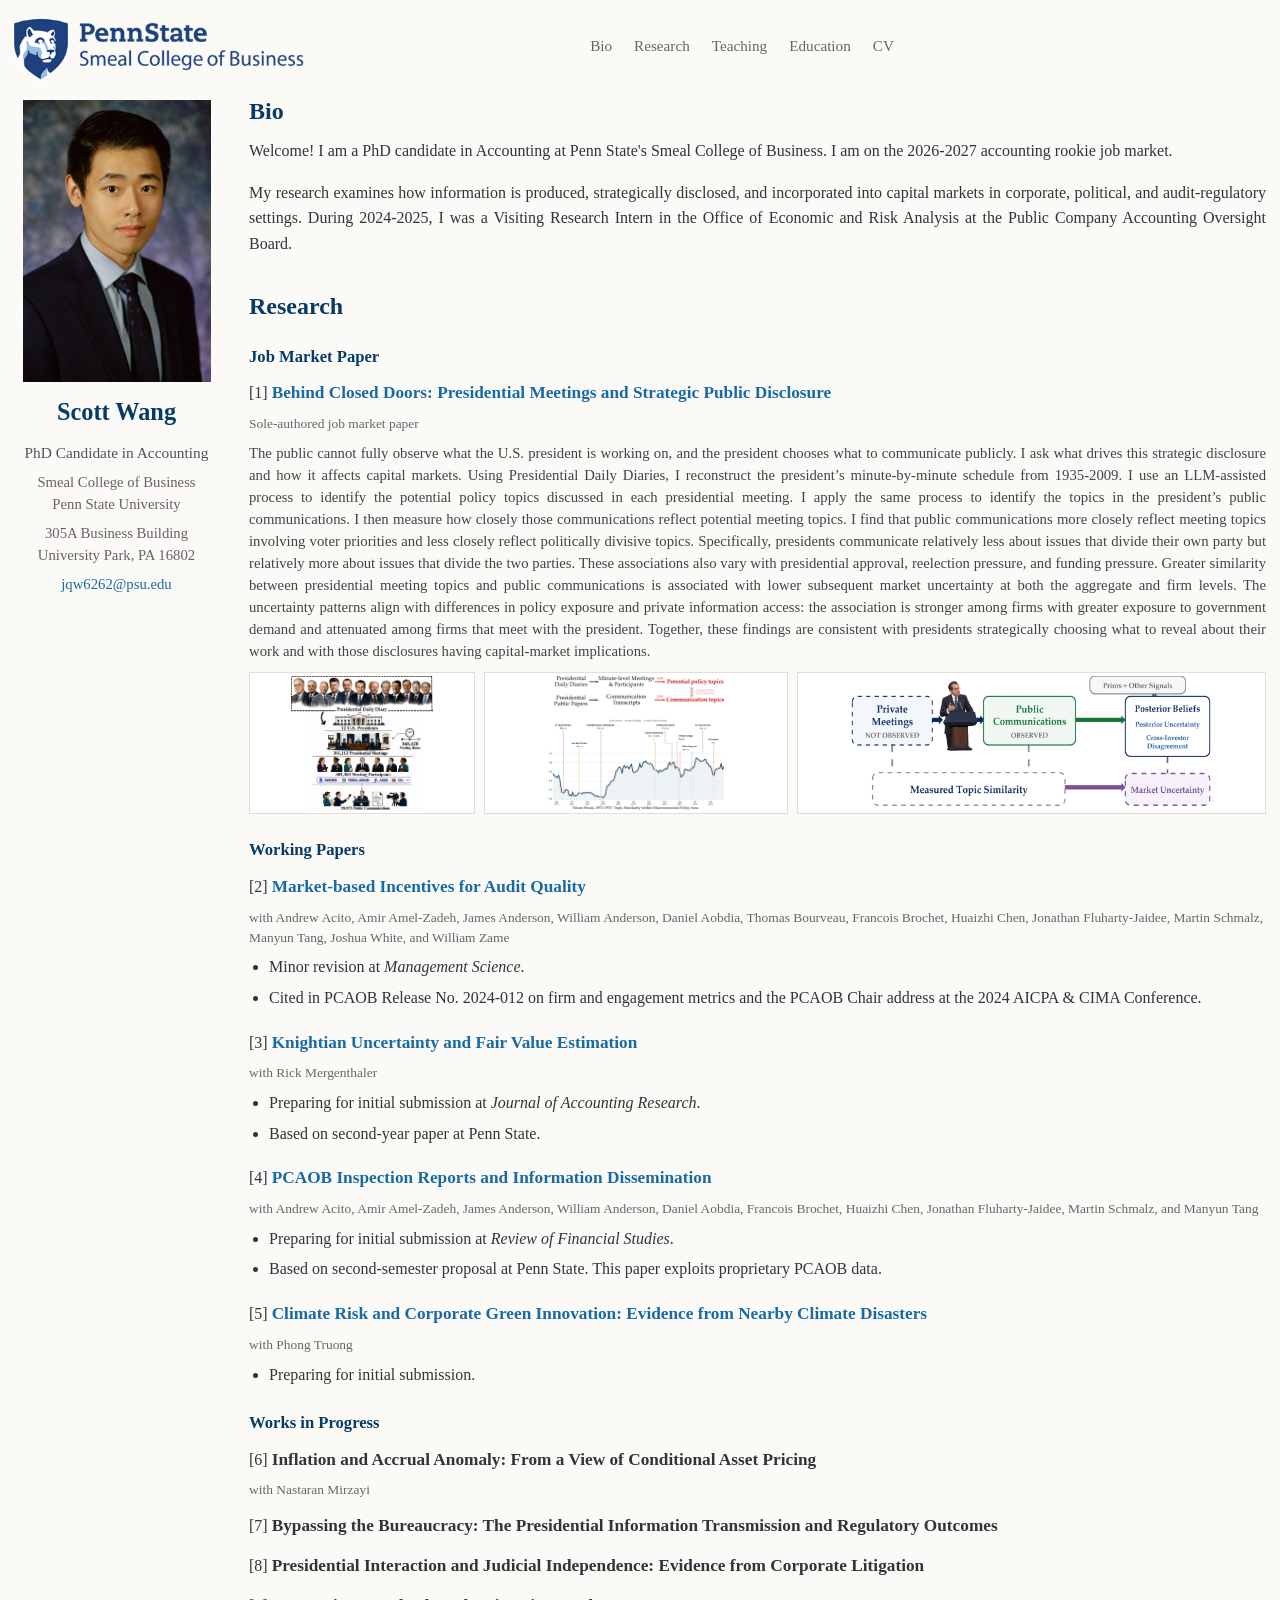
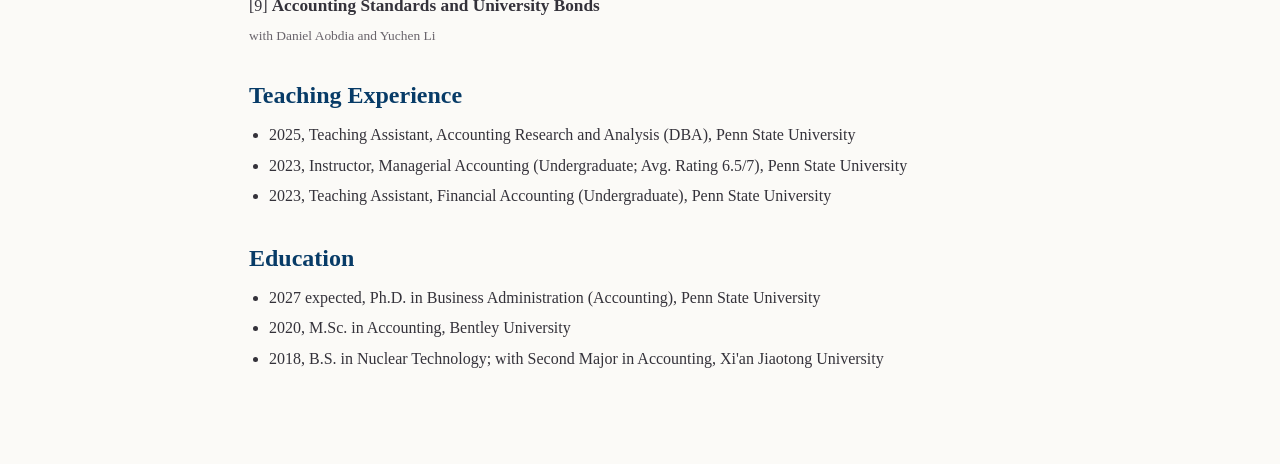
==== index.html @ 81d98bb3 "Add files via upload" ====
<!doctype html>
<html lang="en">
<head>
  <meta charset="utf-8">
  <meta name="viewport" content="width=device-width, initial-scale=1">
  <meta name="description" content="Scott Jinzhiyang Wang, PhD candidate in accounting at Penn State University.">
  <title>Scott Jinzhiyang Wang</title>
  <link rel="stylesheet" href="styles.css?v=13">
  <script async src="https://www.googletagmanager.com/gtag/js?id=G-NM6C3LH2P6"></script>
  <script>
    window.dataLayer = window.dataLayer || [];
    function gtag(){dataLayer.push(arguments);}
    gtag('js', new Date());
    gtag('config', 'G-NM6C3LH2P6');
  </script>
</head>
<body>
  <header class="site-header" id="top">
    <a class="smeal-mark" href="https://www.smeal.psu.edu/" target="_blank" rel="noopener" aria-label="Penn State Smeal College of Business">
      <img src="assets/smeal-logo.png" alt="Penn State Smeal College of Business">
    </a>
    <nav aria-label="Primary navigation">
      <a href="#bio">Bio</a>
      <a href="#research">Research</a>
      <a href="#teaching">Teaching</a>
      <a href="#education">Education</a>
      <a href="assets/Scott_Jinzhiyang_Wang_CV.pdf" target="_blank" rel="noopener">CV</a>
    </nav>
  </header>

  <main class="page-layout">
    <aside class="profile">
      <img class="portrait" src="assets/profile.jpg?v=13" alt="Scott Jinzhiyang Wang">
      <h1>Scott Wang</h1>
      <p class="title">PhD Candidate in Accounting</p>
      <p>Smeal College of Business<br>Penn State University</p>
      <p>305A Business Building<br>University Park, PA 16802</p>
      <p><a href="mailto:jqw6262@psu.edu">jqw6262@psu.edu</a></p>
    </aside>

    <div class="content">
      <section id="bio">
        <h2>Bio</h2>
        <p>
          Welcome! I am a PhD candidate in Accounting at Penn State's Smeal
          College of Business. I am on the 2026-2027 accounting rookie job
          market.
        </p>
        <p>
          My research examines how information is produced, strategically
          disclosed, and incorporated into capital markets in corporate,
          political, and audit-regulatory settings. During 2024-2025, I was a
          Visiting Research Intern in the Office of Economic and Risk Analysis
          at the Public Company Accounting Oversight Board.
        </p>
      </section>

      <section id="research">
        <h2>Research</h2>

        <h3>Job Market Paper</h3>
        <article class="paper">
          <p>
            [1] <a class="paper-title" href="papers/Paper%201.pdf" target="_blank" rel="noopener">Behind Closed Doors: Presidential Meetings and Strategic Public Disclosure</a>
          </p>
          <p class="paper-meta">Sole-authored job market paper</p>
          <div class="jmp-body">
            <p class="abstract">
              The public cannot fully observe what the U.S. president is
              working on, and the president chooses what to communicate
              publicly. I ask what drives this strategic disclosure and how it
              affects capital markets. Using Presidential Daily Diaries, I
              reconstruct the president&rsquo;s minute-by-minute schedule from
              1935-2009. I use an LLM-assisted process to identify the
              potential policy topics discussed in each presidential meeting. I
              apply the same process to identify the topics in the
              president&rsquo;s public communications. I then measure how closely
              those communications reflect potential meeting topics. I find that
              public communications more closely reflect meeting topics
              involving voter priorities and less closely reflect politically
              divisive topics. Specifically, presidents communicate relatively
              less about issues that divide their own party but relatively more
              about issues that divide the two parties. These associations also
              vary with presidential approval, reelection pressure, and funding
              pressure. Greater similarity between presidential meeting topics
              and public communications is associated with lower subsequent
              market uncertainty at both the aggregate and firm levels. The
              uncertainty patterns align with differences in policy exposure and
              private information access: the association is stronger among
              firms with greater exposure to government demand and attenuated
              among firms that meet with the president. Together, these findings
              are consistent with presidents strategically choosing what to
              reveal about their work and with those disclosures having
              capital-market implications.
            </p>
            <div class="jmp-figures" aria-label="Job market paper figures">
              <a href="assets/jmp-figure-1.png" target="_blank" rel="noopener">
                <img src="assets/jmp-figure-1.png" alt="Overview of Presidential Daily Diary data and public communications">
              </a>
              <a href="assets/jmp-figure-2.png" target="_blank" rel="noopener">
                <img src="assets/jmp-figure-2.png" alt="LLM-assisted topic measurement and Nixon shock timeline">
              </a>
              <a href="assets/jmp-figure-3.png" target="_blank" rel="noopener">
                <img src="assets/jmp-figure-3.png" alt="Private meetings, public communications, and market uncertainty research design">
              </a>
            </div>
          </div>
        </article>

        <h3>Working Papers</h3>
        <article class="paper">
          <p>
            [2] <a class="paper-title" href="papers/Paper%202.pdf" target="_blank" rel="noopener">Market-based Incentives for Audit Quality</a>
          </p>
          <p class="coauthors">with Andrew Acito, Amir Amel-Zadeh, James Anderson, William Anderson, Daniel Aobdia, Thomas Bourveau, Francois Brochet, Huaizhi Chen, Jonathan Fluharty-Jaidee, Martin Schmalz, Manyun Tang, Joshua White, and William Zame</p>
          <ul>
            <li>Minor revision at <em>Management Science</em>.</li>
            <li>Cited in PCAOB Release No. 2024-012 on firm and engagement metrics and the PCAOB Chair address at the 2024 AICPA & CIMA Conference.</li>
          </ul>
        </article>

        <article class="paper">
          <p>
            [3] <a class="paper-title" href="papers/Paper%203.pdf" target="_blank" rel="noopener">Knightian Uncertainty and Fair Value Estimation</a>
          </p>
          <p class="coauthors">with Rick Mergenthaler</p>
          <ul>
            <li>Preparing for initial submission at <em>Journal of Accounting Research</em>.</li>
            <li>Based on second-year paper at Penn State.</li>
          </ul>
        </article>

        <article class="paper">
          <p>
            [4] <a class="paper-title" href="papers/Paper%204.pdf" target="_blank" rel="noopener">PCAOB Inspection Reports and Information Dissemination</a>
          </p>
          <p class="coauthors">with Andrew Acito, Amir Amel-Zadeh, James Anderson, William Anderson, Daniel Aobdia, Francois Brochet, Huaizhi Chen, Jonathan Fluharty-Jaidee, Martin Schmalz, and Manyun Tang</p>
          <ul>
            <li>Preparing for initial submission at <em>Review of Financial Studies</em>.</li>
            <li>Based on second-semester proposal at Penn State. This paper exploits proprietary PCAOB data.</li>
          </ul>
        </article>

        <article class="paper">
          <p>
            [5] <a class="paper-title" href="papers/Paper%205.pdf" target="_blank" rel="noopener">Climate Risk and Corporate Green Innovation: Evidence from Nearby Climate Disasters</a>
          </p>
          <p class="coauthors">with Phong Truong</p>
          <ul>
            <li>Preparing for initial submission.</li>
          </ul>
        </article>

        <h3>Works in Progress</h3>
        <article class="paper compact">
          <p>[6] <span class="paper-title">Inflation and Accrual Anomaly: From a View of Conditional Asset Pricing</span></p>
          <p class="coauthors">with Nastaran Mirzayi</p>
        </article>
        <article class="paper compact">
          <p>[7] <span class="paper-title">Bypassing the Bureaucracy: The Presidential Information Transmission and Regulatory Outcomes</span></p>
        </article>
        <article class="paper compact">
          <p>[8] <span class="paper-title">Presidential Interaction and Judicial Independence: Evidence from Corporate Litigation</span></p>
        </article>
        <article class="paper compact">
          <p>[9] <span class="paper-title">Accounting Standards and University Bonds</span></p>
          <p class="coauthors">with Daniel Aobdia and Yuchen Li</p>
        </article>
      </section>

      <section id="teaching">
        <h2>Teaching Experience</h2>
        <ul>
          <li>2025, Teaching Assistant, Accounting Research and Analysis (DBA), Penn State University</li>
          <li>2023, Instructor, Managerial Accounting (Undergraduate; Avg. Rating 6.5/7), Penn State University</li>
          <li>2023, Teaching Assistant, Financial Accounting (Undergraduate), Penn State University</li>
        </ul>
      </section>

      <section id="education">
        <h2>Education</h2>
        <ul>
          <li>2027 expected, Ph.D. in Business Administration (Accounting), Penn State University</li>
          <li>2020, M.Sc. in Accounting, Bentley University</li>
          <li>2018, B.S. in Nuclear Technology; with Second Major in Accounting, Xi'an Jiaotong University</li>
        </ul>
      </section>
    </div>
  </main>
</body>
</html>
---- styles.css ----
:root {
  --psu-blue: #1e407c;
  --heading-blue: #073b67;
  --link-blue: #186aa5;
  --text: #34323a;
  --muted: #69646b;
  --line: #e3ded5;
  --page-bg: #fbfaf7;
}

* {
  box-sizing: border-box;
}

html {
  scroll-behavior: smooth;
}

body {
  margin: 0;
  color: var(--text);
  background: var(--page-bg);
  font-family: "Palatino Linotype", Palatino, "STIX Two Text", "STIX Two Math", Georgia, "Times New Roman", serif;
  font-size: 16px;
  line-height: 1.6;
}

a {
  color: var(--link-blue);
  text-decoration: none;
}

a:hover {
  text-decoration: underline;
}

.site-header {
  display: grid;
  grid-template-columns: 320px minmax(0, 1fr) 200px;
  align-items: center;
  width: min(1380px, calc(100% - 18px));
  margin: 0 auto;
  padding: 10px 0 6px;
}

.smeal-mark {
  justify-self: start;
  display: inline-flex;
  align-items: center;
  width: 304px;
}

.smeal-mark img {
  display: block;
  width: 100%;
  height: auto;
}

.site-header nav {
  display: flex;
  flex-wrap: wrap;
  justify-content: center;
  gap: 8px 22px;
  font-family: "Palatino Linotype", Palatino, "STIX Two Text", Georgia, serif;
  font-size: 0.95rem;
  transform: translateX(42px);
}

.site-header nav a {
  color: var(--muted);
}

.page-layout {
  display: grid;
  grid-template-columns: 205px minmax(0, 1120px);
  gap: 30px;
  width: min(1400px, calc(100% - 28px));
  margin: 0 auto;
  padding: 8px 0 58px;
}

.profile {
  padding-top: 4px;
  text-align: center;
}

.portrait {
  display: block;
  width: 188px;
  max-width: 100%;
  margin: 0 auto 16px;
  height: auto;
}

h1,
h2,
h3,
p {
  margin-top: 0;
}

h1 {
  margin-bottom: 14px;
  color: var(--heading-blue);
  font-size: 1.52rem;
  font-weight: 700;
  line-height: 1.18;
  white-space: nowrap;
}

.profile p {
  margin-bottom: 7px;
  color: #686168;
  font-size: 0.92rem;
  line-height: 1.5;
}

.profile .title {
  color: #56515a;
  font-size: 0.96rem;
}

.content {
  min-width: 0;
}

section {
  scroll-margin-top: 20px;
  margin-bottom: 34px;
}

h2 {
  margin-bottom: 12px;
  color: var(--heading-blue);
  font-size: 1.5rem;
  font-weight: 700;
  line-height: 1.25;
}

h3 {
  margin: 23px 0 9px;
  color: var(--heading-blue);
  font-family: "Palatino Linotype", Palatino, "STIX Two Text", Georgia, serif;
  font-size: 1.04rem;
  font-weight: 700;
}

p {
  margin-bottom: 16px;
}

ul {
  margin: 4px 0 16px 20px;
  padding: 0;
}

li {
  margin-bottom: 5px;
}

.paper {
  margin-bottom: 18px;
}

.paper.compact {
  margin-bottom: 12px;
}

.paper p {
  margin-bottom: 7px;
}

.paper-title {
  font-size: 1.08rem;
  font-weight: 700;
}

.paper-meta,
.coauthors {
  color: var(--muted);
  font-size: 0.84rem;
  line-height: 1.48;
}

.abstract {
  margin-top: 8px;
  color: #454149;
  font-size: 0.92rem;
  line-height: 1.5;
}

#bio p,
.abstract {
  text-align: justify;
  text-justify: inter-word;
}

.jmp-figures {
  display: grid;
  grid-template-columns: 0.78fr 1.05fr 1.62fr;
  gap: 9px;
  margin-top: 10px;
}

.jmp-figures a {
  display: flex;
  align-items: center;
  justify-content: center;
  min-width: 0;
  height: 142px;
  padding: 4px;
  background: #fff;
  border: 1px solid var(--line);
}

.jmp-figures img {
  display: block;
  width: 100%;
  max-height: 134px;
  height: auto;
  object-fit: contain;
}

@media (max-width: 820px) {
  .site-header {
    grid-template-columns: 1fr;
    gap: 12px;
  }

  .smeal-mark {
    justify-self: center;
    width: min(304px, 100%);
  }

  .site-header nav {
    justify-content: center;
    transform: none;
  }

  .page-layout {
    grid-template-columns: 1fr;
    gap: 24px;
    padding-top: 18px;
  }

  .jmp-figures {
    grid-template-columns: 1fr;
  }

  .jmp-figures a {
    min-height: 0;
  }

  .jmp-figures img {
    max-height: none;
  }

  .profile {
    max-width: 360px;
    margin: 0 auto;
  }
}

@media (max-width: 520px) {
  body {
    font-size: 15px;
  }

  .site-header,
  .page-layout {
    width: min(100% - 28px, 1040px);
  }

  .portrait {
    width: 190px;
  }

  h1 {
    white-space: normal;
  }
}
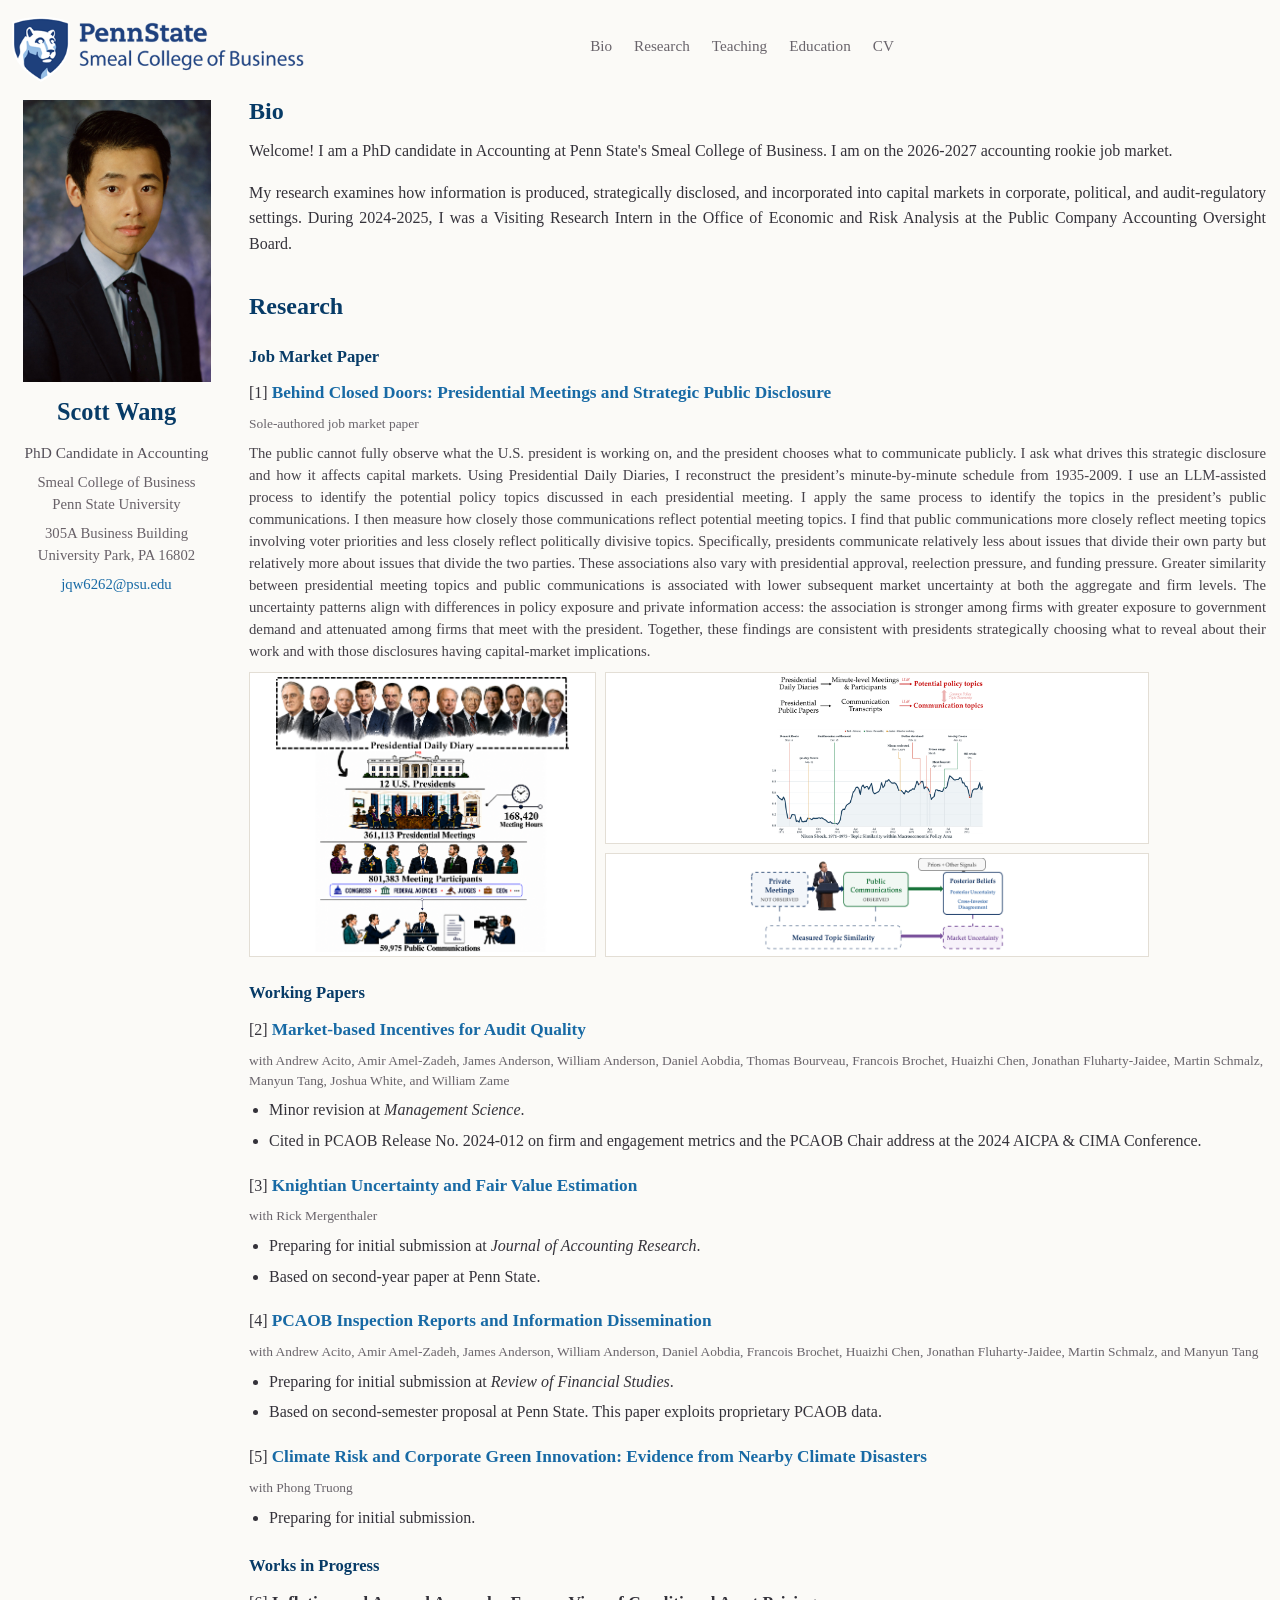
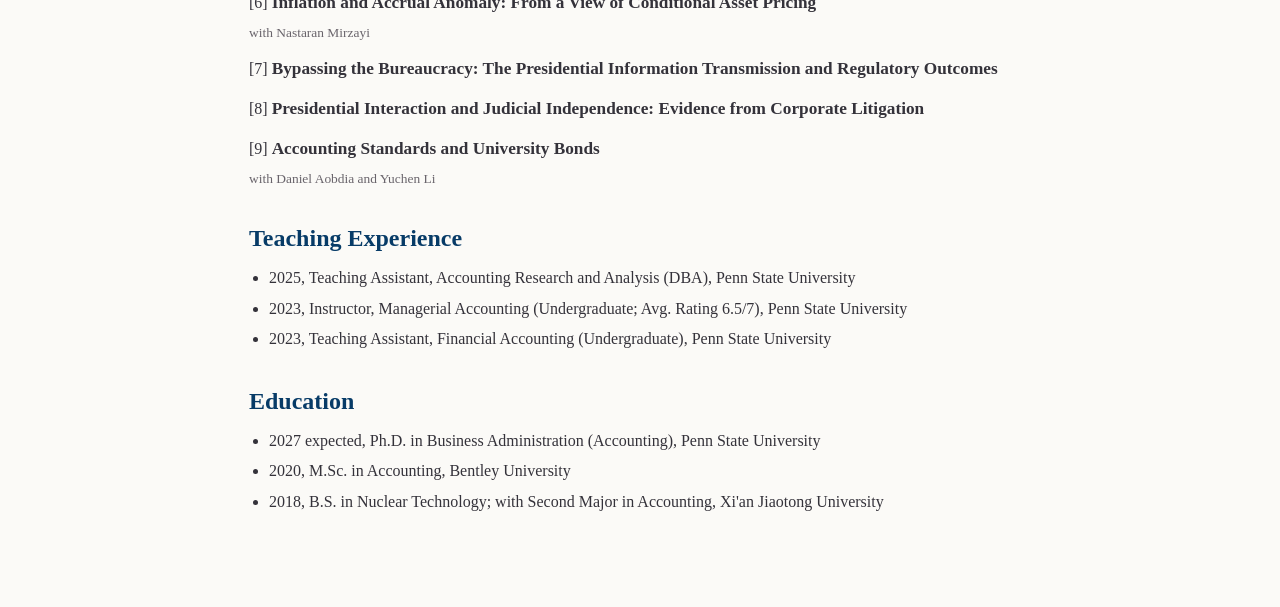
==== commit 10e7d67b: "Add files via upload" ====
--- a/index.html
+++ b/index.html
@@ -5,7 +5,7 @@
   <meta name="viewport" content="width=device-width, initial-scale=1">
   <meta name="description" content="Scott Jinzhiyang Wang, PhD candidate in accounting at Penn State University.">
   <title>Scott Jinzhiyang Wang</title>
-  <link rel="stylesheet" href="styles.css?v=13">
+  <link rel="stylesheet" href="styles.css?v=14">
   <script async src="https://www.googletagmanager.com/gtag/js?id=G-NM6C3LH2P6"></script>
   <script>
     window.dataLayer = window.dataLayer || [];
--- a/styles.css
+++ b/styles.css
@@ -197,9 +197,16 @@
 
 .jmp-figures {
   display: grid;
-  grid-template-columns: 0.78fr 1.05fr 1.62fr;
+  grid-template-columns: minmax(300px, 0.78fr) minmax(360px, 1.22fr);
+  grid-template-rows: 1.65fr 1fr;
   gap: 9px;
+  width: min(900px, 100%);
+  height: clamp(285px, 20vw, 330px);
   margin-top: 10px;
+}
+
+.jmp-figures a:first-child {
+  grid-row: 1 / -1;
 }
 
 .jmp-figures a {
@@ -207,8 +214,9 @@
   align-items: center;
   justify-content: center;
   min-width: 0;
-  height: 142px;
+  height: 100%;
   padding: 4px;
+  overflow: hidden;
   background: #fff;
   border: 1px solid var(--line);
 }
@@ -216,8 +224,7 @@
 .jmp-figures img {
   display: block;
   width: 100%;
-  max-height: 134px;
-  height: auto;
+  height: 100%;
   object-fit: contain;
 }
 
@@ -245,13 +252,21 @@
 
   .jmp-figures {
     grid-template-columns: 1fr;
+    height: auto;
+    width: 100%;
+  }
+
+  .jmp-figures a:first-child {
+    grid-row: auto;
   }
 
   .jmp-figures a {
+    height: auto;
     min-height: 0;
   }
 
   .jmp-figures img {
+    height: auto;
     max-height: none;
   }
 
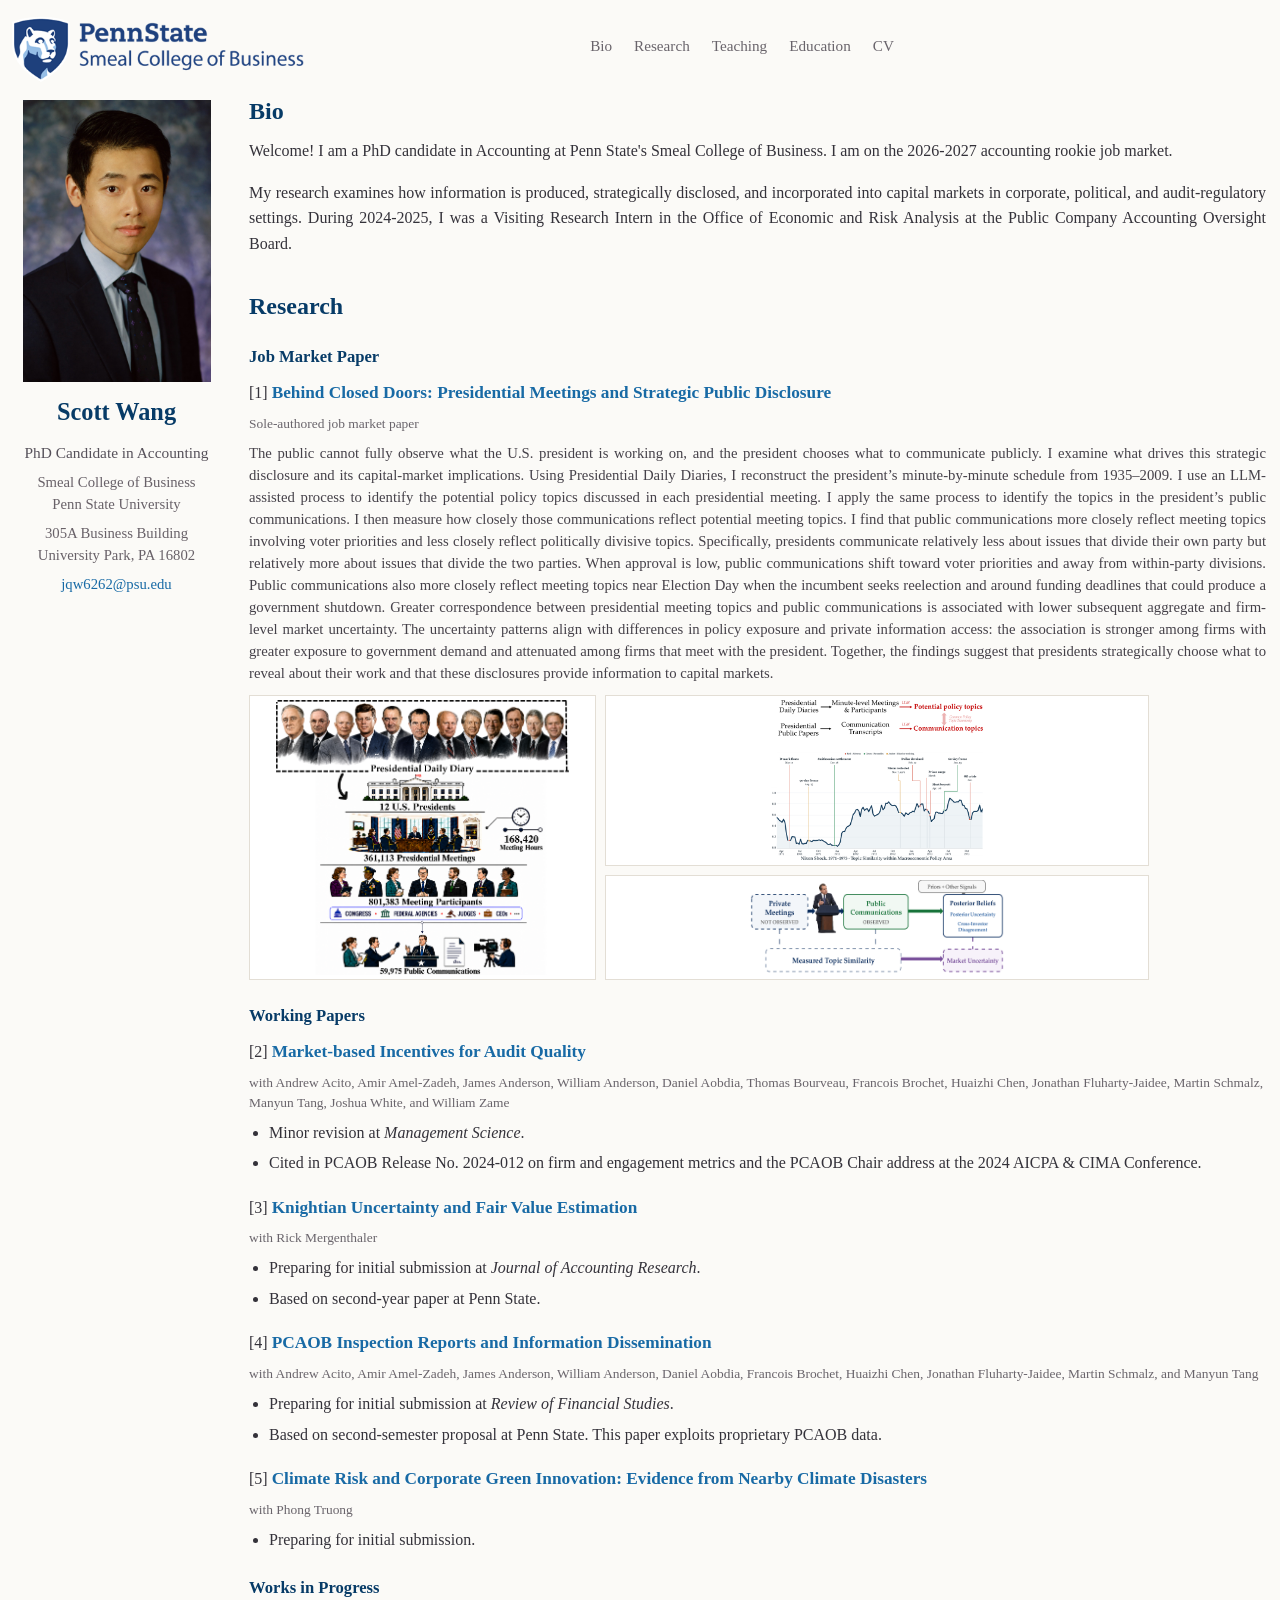
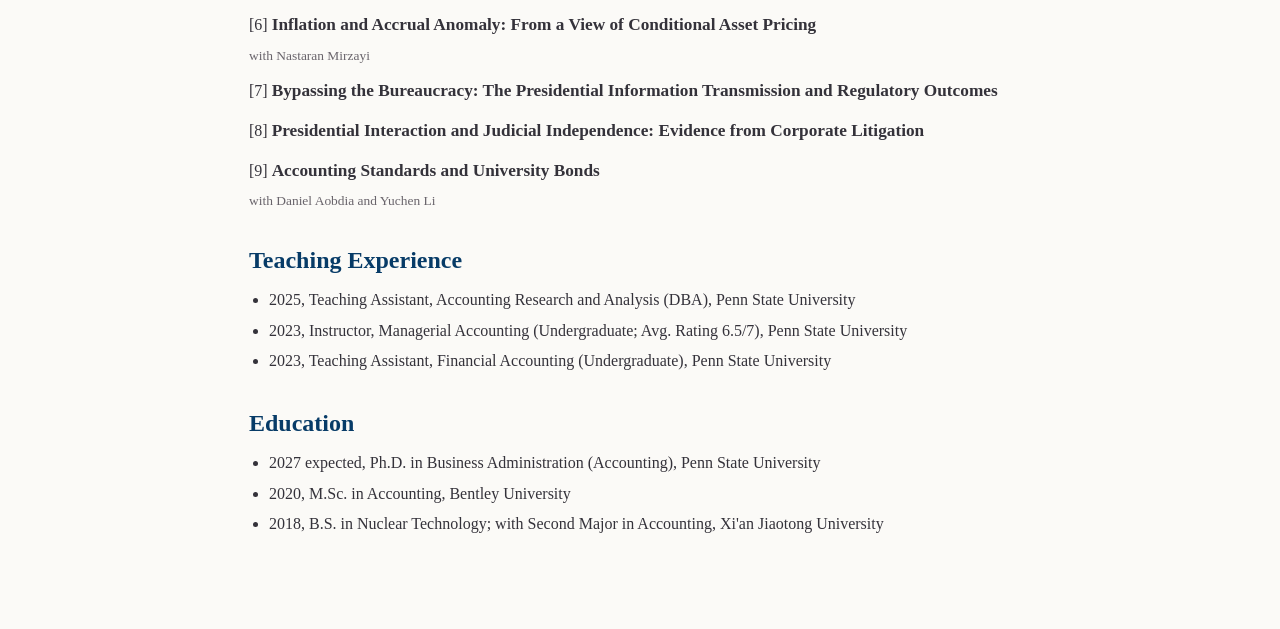
==== commit ed4c6d8a: "Update index.html" ====
--- a/index.html
+++ b/index.html
@@ -65,34 +65,37 @@
           </p>
           <p class="paper-meta">Sole-authored job market paper</p>
           <div class="jmp-body">
-            <p class="abstract">
-              The public cannot fully observe what the U.S. president is
-              working on, and the president chooses what to communicate
-              publicly. I ask what drives this strategic disclosure and how it
-              affects capital markets. Using Presidential Daily Diaries, I
-              reconstruct the president&rsquo;s minute-by-minute schedule from
-              1935-2009. I use an LLM-assisted process to identify the
-              potential policy topics discussed in each presidential meeting. I
-              apply the same process to identify the topics in the
-              president&rsquo;s public communications. I then measure how closely
-              those communications reflect potential meeting topics. I find that
-              public communications more closely reflect meeting topics
-              involving voter priorities and less closely reflect politically
-              divisive topics. Specifically, presidents communicate relatively
-              less about issues that divide their own party but relatively more
-              about issues that divide the two parties. These associations also
-              vary with presidential approval, reelection pressure, and funding
-              pressure. Greater similarity between presidential meeting topics
-              and public communications is associated with lower subsequent
-              market uncertainty at both the aggregate and firm levels. The
-              uncertainty patterns align with differences in policy exposure and
-              private information access: the association is stronger among
-              firms with greater exposure to government demand and attenuated
-              among firms that meet with the president. Together, these findings
-              are consistent with presidents strategically choosing what to
-              reveal about their work and with those disclosures having
-              capital-market implications.
-            </p>
+        <p class="abstract">
+          The public cannot fully observe what the U.S. president is
+          working on, and the president chooses what to communicate
+          publicly. I examine what drives this strategic disclosure and its
+          capital-market implications. Using Presidential Daily Diaries, I
+          reconstruct the president&rsquo;s minute-by-minute schedule from
+          1935&ndash;2009. I use an LLM-assisted process to identify the
+          potential policy topics discussed in each presidential meeting. I
+          apply the same process to identify the topics in the
+          president&rsquo;s public communications. I then measure how closely
+          those communications reflect potential meeting topics. I find that
+          public communications more closely reflect meeting topics
+          involving voter priorities and less closely reflect politically
+          divisive topics. Specifically, presidents communicate relatively
+          less about issues that divide their own party but relatively more
+          about issues that divide the two parties. When approval is low,
+          public communications shift toward voter priorities and away from
+          within-party divisions. Public communications also more closely
+          reflect meeting topics near Election Day when the incumbent seeks
+          reelection and around funding deadlines that could produce a
+          government shutdown. Greater correspondence between presidential
+          meeting topics and public communications is associated with lower
+          subsequent aggregate and firm-level market uncertainty. The
+          uncertainty patterns align with differences in policy exposure and
+          private information access: the association is stronger among
+          firms with greater exposure to government demand and attenuated
+          among firms that meet with the president. Together, the findings
+          suggest that presidents strategically choose what to reveal about
+          their work and that these disclosures provide information to
+          capital markets.
+        </p>
             <div class="jmp-figures" aria-label="Job market paper figures">
               <a href="assets/jmp-figure-1.png" target="_blank" rel="noopener">
                 <img src="assets/jmp-figure-1.png" alt="Overview of Presidential Daily Diary data and public communications">
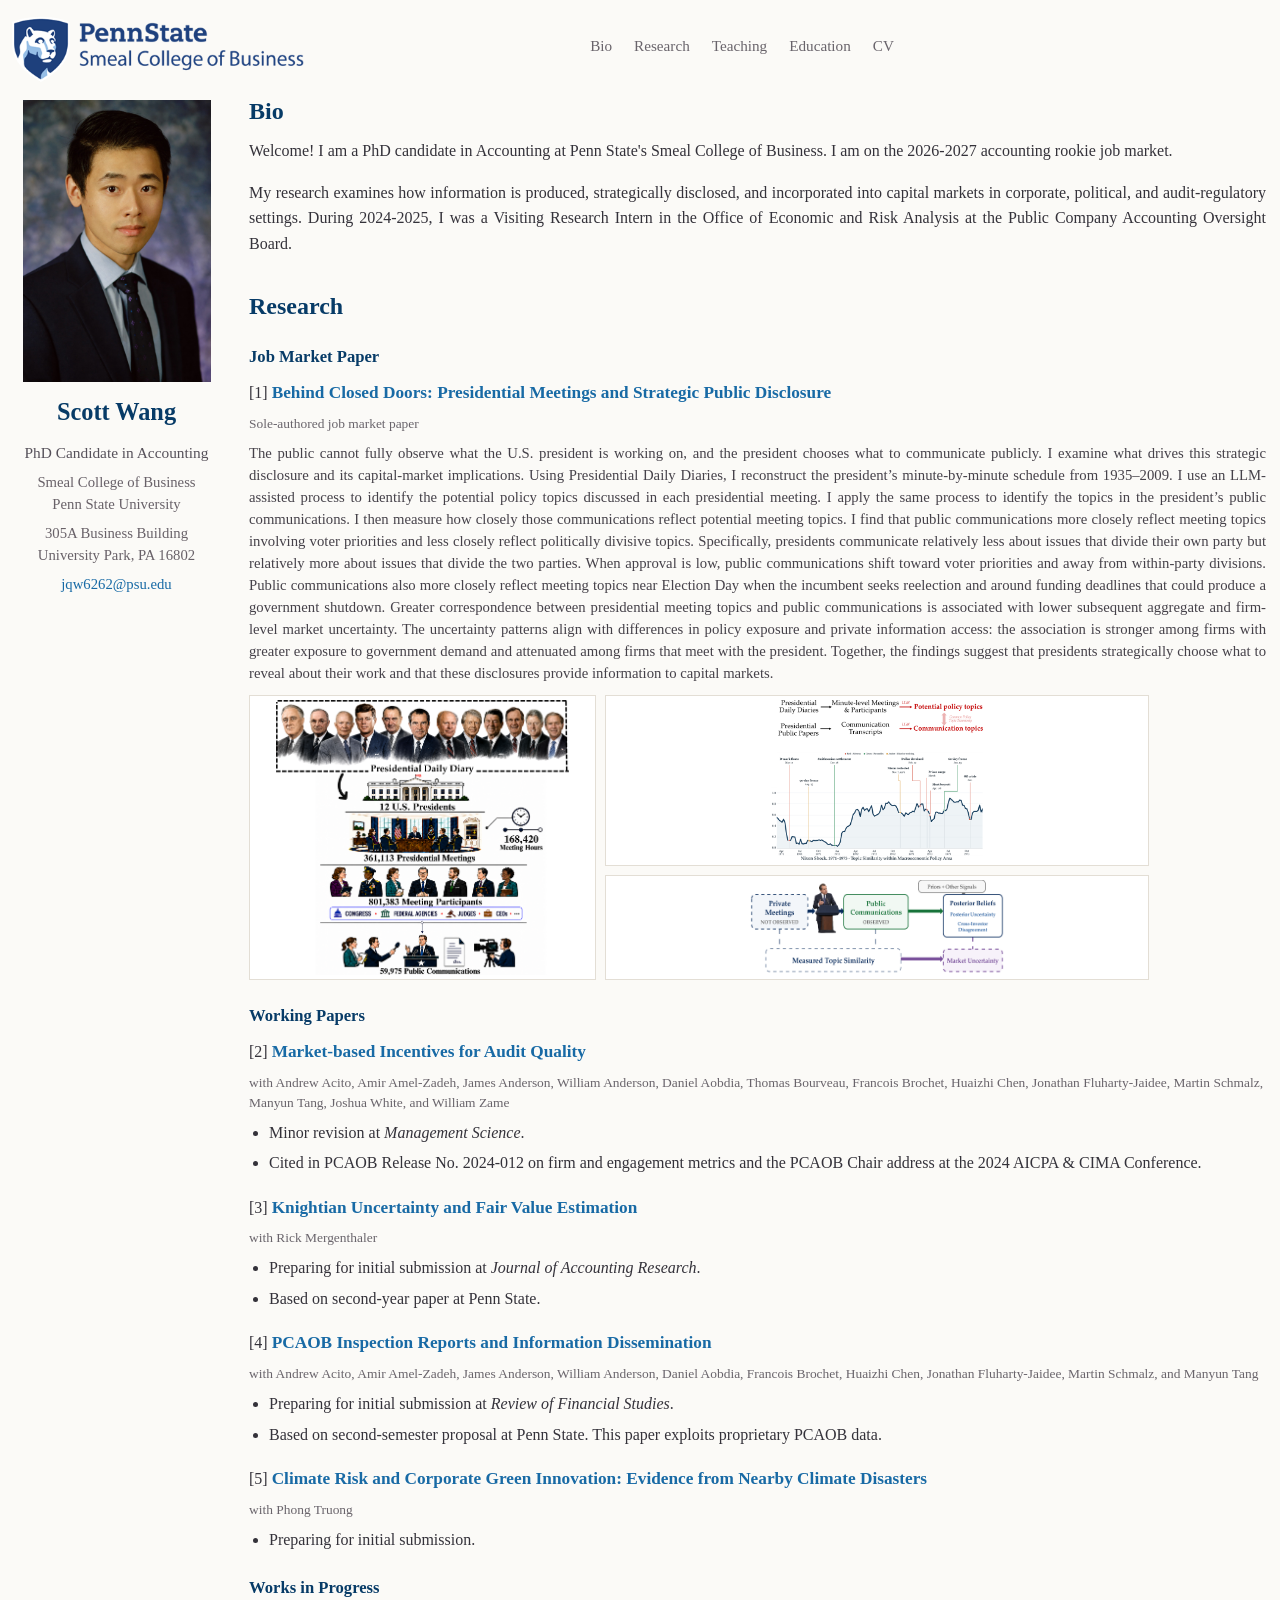
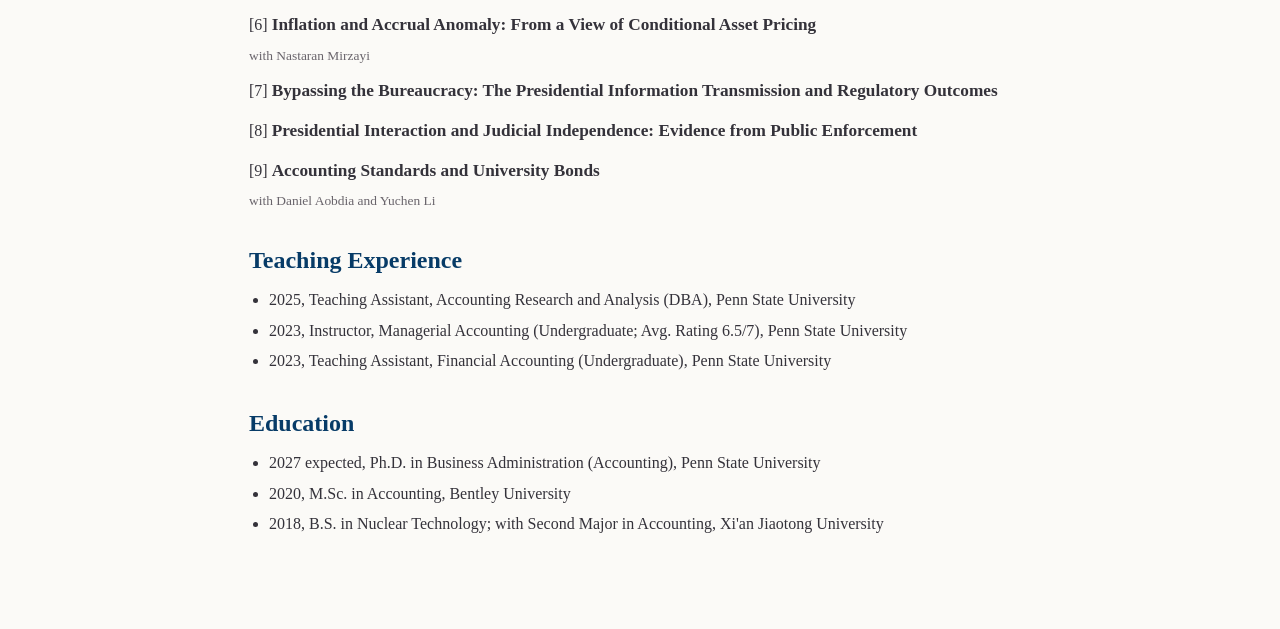
==== commit d88c1055: "Update index.html" ====
--- a/index.html
+++ b/index.html
@@ -163,7 +163,7 @@
           <p>[7] <span class="paper-title">Bypassing the Bureaucracy: The Presidential Information Transmission and Regulatory Outcomes</span></p>
         </article>
         <article class="paper compact">
-          <p>[8] <span class="paper-title">Presidential Interaction and Judicial Independence: Evidence from Corporate Litigation</span></p>
+          <p>[8] <span class="paper-title">Presidential Interaction and Judicial Independence: Evidence from Public Enforcement</span></p>
         </article>
         <article class="paper compact">
           <p>[9] <span class="paper-title">Accounting Standards and University Bonds</span></p>
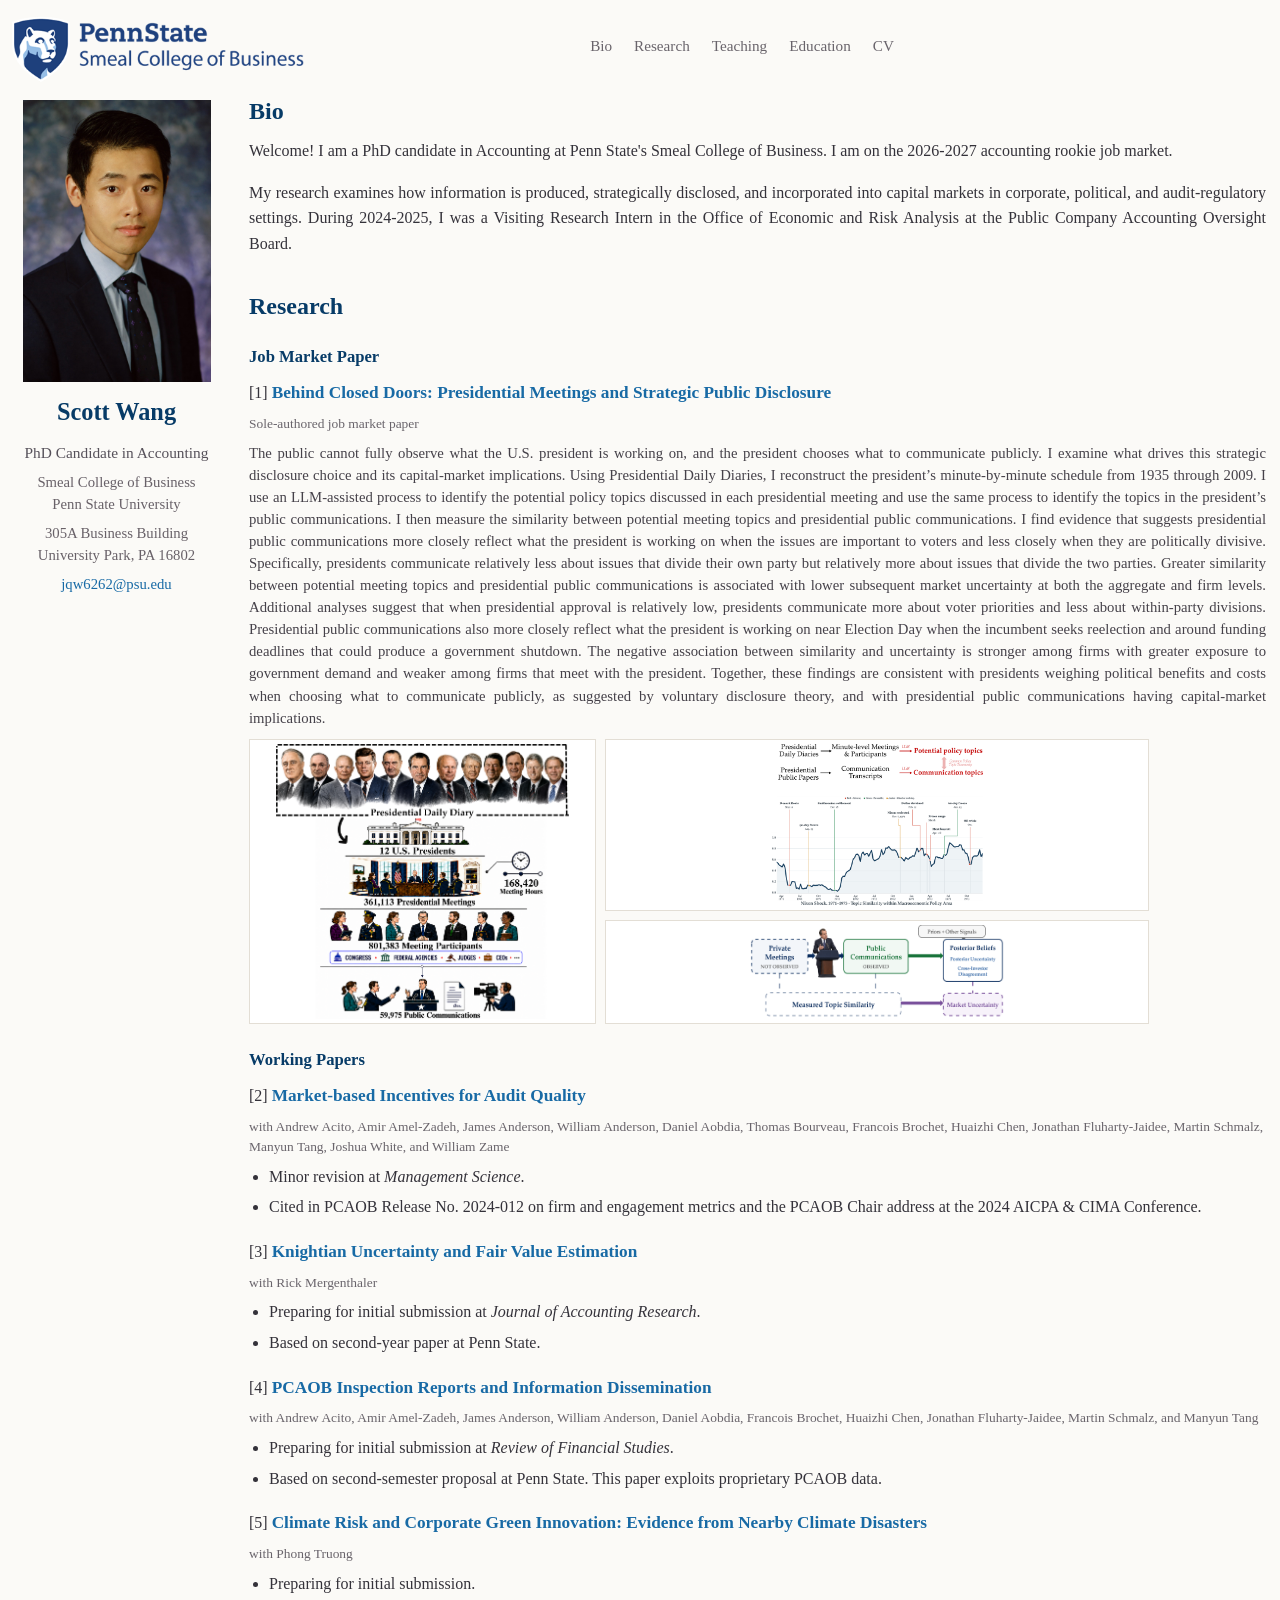
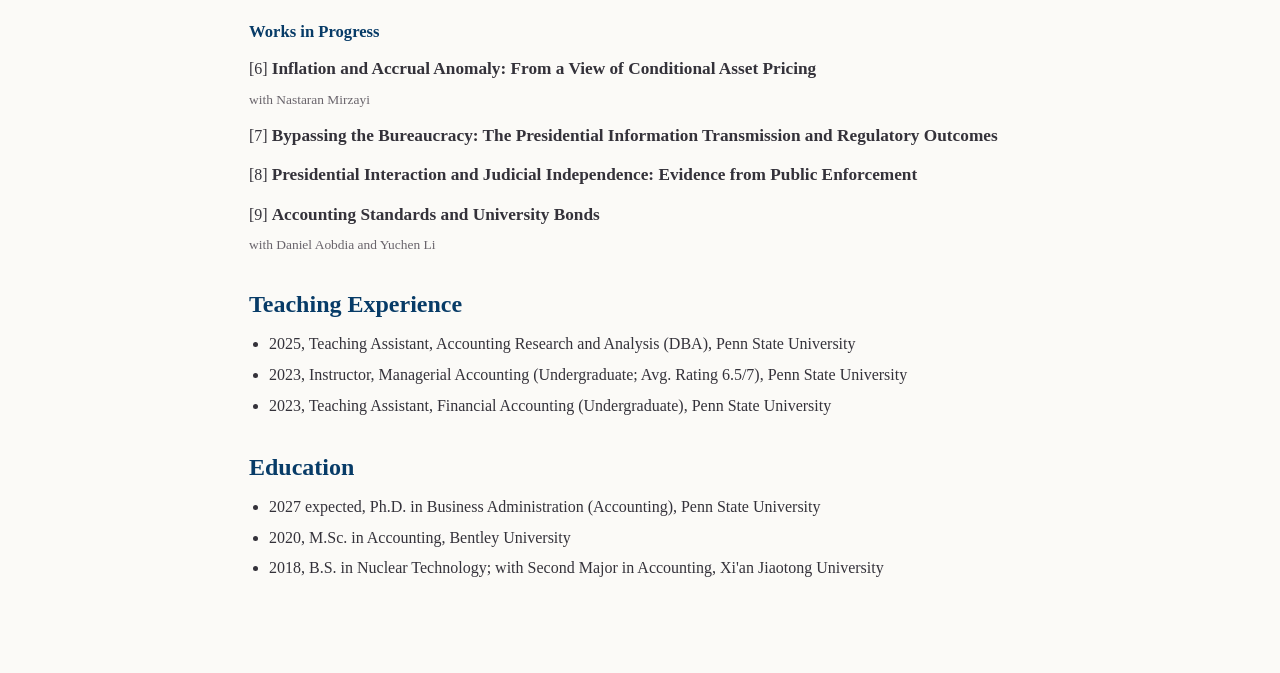
==== commit ff03a743: "Update index.html" ====
--- a/index.html
+++ b/index.html
@@ -65,37 +65,41 @@
           </p>
           <p class="paper-meta">Sole-authored job market paper</p>
           <div class="jmp-body">
-        <p class="abstract">
-          The public cannot fully observe what the U.S. president is
-          working on, and the president chooses what to communicate
-          publicly. I examine what drives this strategic disclosure and its
-          capital-market implications. Using Presidential Daily Diaries, I
-          reconstruct the president&rsquo;s minute-by-minute schedule from
-          1935&ndash;2009. I use an LLM-assisted process to identify the
-          potential policy topics discussed in each presidential meeting. I
-          apply the same process to identify the topics in the
-          president&rsquo;s public communications. I then measure how closely
-          those communications reflect potential meeting topics. I find that
-          public communications more closely reflect meeting topics
-          involving voter priorities and less closely reflect politically
-          divisive topics. Specifically, presidents communicate relatively
-          less about issues that divide their own party but relatively more
-          about issues that divide the two parties. When approval is low,
-          public communications shift toward voter priorities and away from
-          within-party divisions. Public communications also more closely
-          reflect meeting topics near Election Day when the incumbent seeks
-          reelection and around funding deadlines that could produce a
-          government shutdown. Greater correspondence between presidential
-          meeting topics and public communications is associated with lower
-          subsequent aggregate and firm-level market uncertainty. The
-          uncertainty patterns align with differences in policy exposure and
-          private information access: the association is stronger among
-          firms with greater exposure to government demand and attenuated
-          among firms that meet with the president. Together, the findings
-          suggest that presidents strategically choose what to reveal about
-          their work and that these disclosures provide information to
-          capital markets.
-        </p>
+            <p class="abstract">
+              The public cannot fully observe what the U.S. president is
+              working on, and the president chooses what to communicate
+              publicly. I examine what drives this strategic disclosure choice
+              and its capital-market implications. Using Presidential Daily
+              Diaries, I reconstruct the president&rsquo;s minute-by-minute schedule
+              from 1935 through 2009. I use an LLM-assisted process to identify
+              the potential policy topics discussed in each presidential meeting
+              and use the same process to identify the topics in the
+              president&rsquo;s public communications. I then measure the similarity
+              between potential meeting topics and presidential public
+              communications. I find evidence that suggests presidential public
+              communications more closely reflect what the president is working
+              on when the issues are important to voters and less closely when
+              they are politically divisive. Specifically, presidents
+              communicate relatively less about issues that divide their own
+              party but relatively more about issues that divide the two
+              parties. Greater similarity between potential meeting topics and
+              presidential public communications is associated with lower
+              subsequent market uncertainty at both the aggregate and firm
+              levels. Additional analyses suggest that when presidential
+              approval is relatively low, presidents communicate more about
+              voter priorities and less about within-party divisions.
+              Presidential public communications also more closely reflect what
+              the president is working on near Election Day when the incumbent
+              seeks reelection and around funding deadlines that could produce a
+              government shutdown. The negative association between similarity
+              and uncertainty is stronger among firms with greater exposure to
+              government demand and weaker among firms that meet with the
+              president. Together, these findings are consistent with presidents
+              weighing political benefits and costs when choosing what to
+              communicate publicly, as suggested by voluntary disclosure theory,
+              and with presidential public communications having capital-market
+              implications.
+            </p>
             <div class="jmp-figures" aria-label="Job market paper figures">
               <a href="assets/jmp-figure-1.png" target="_blank" rel="noopener">
                 <img src="assets/jmp-figure-1.png" alt="Overview of Presidential Daily Diary data and public communications">
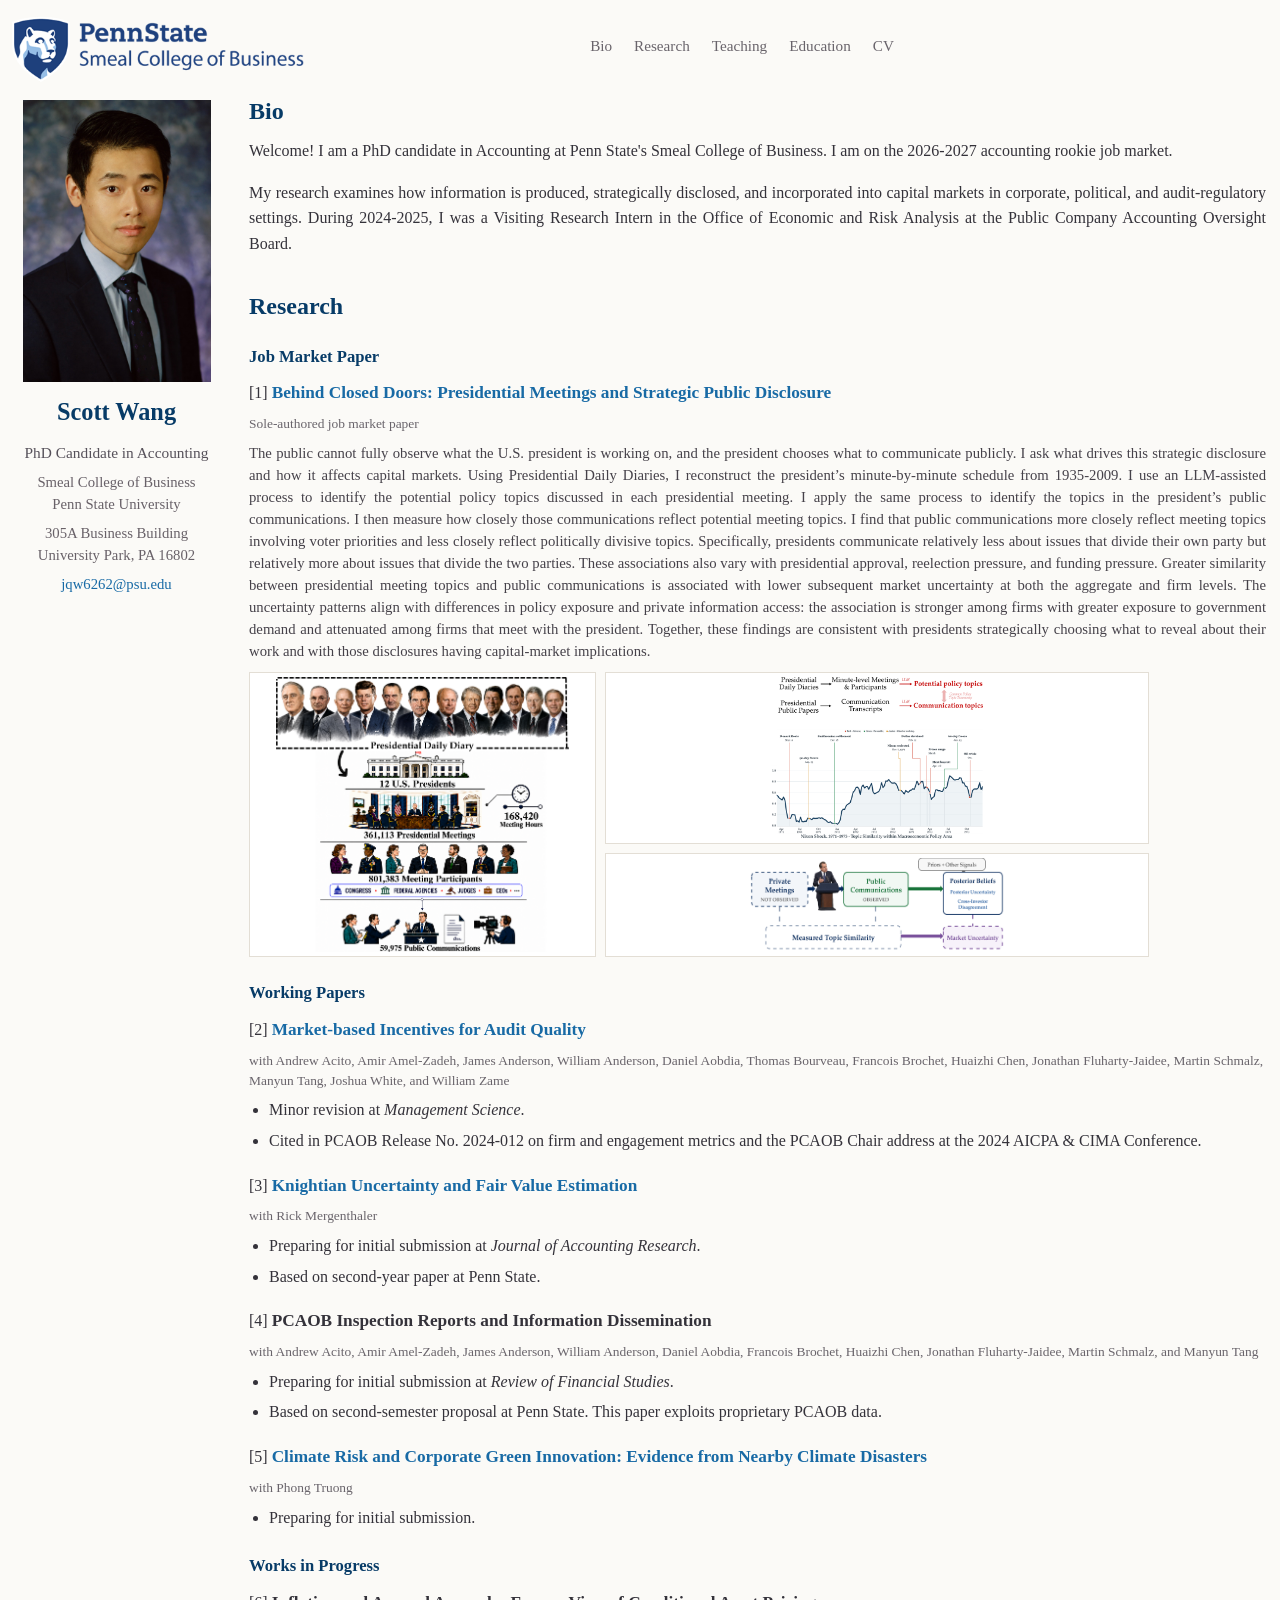
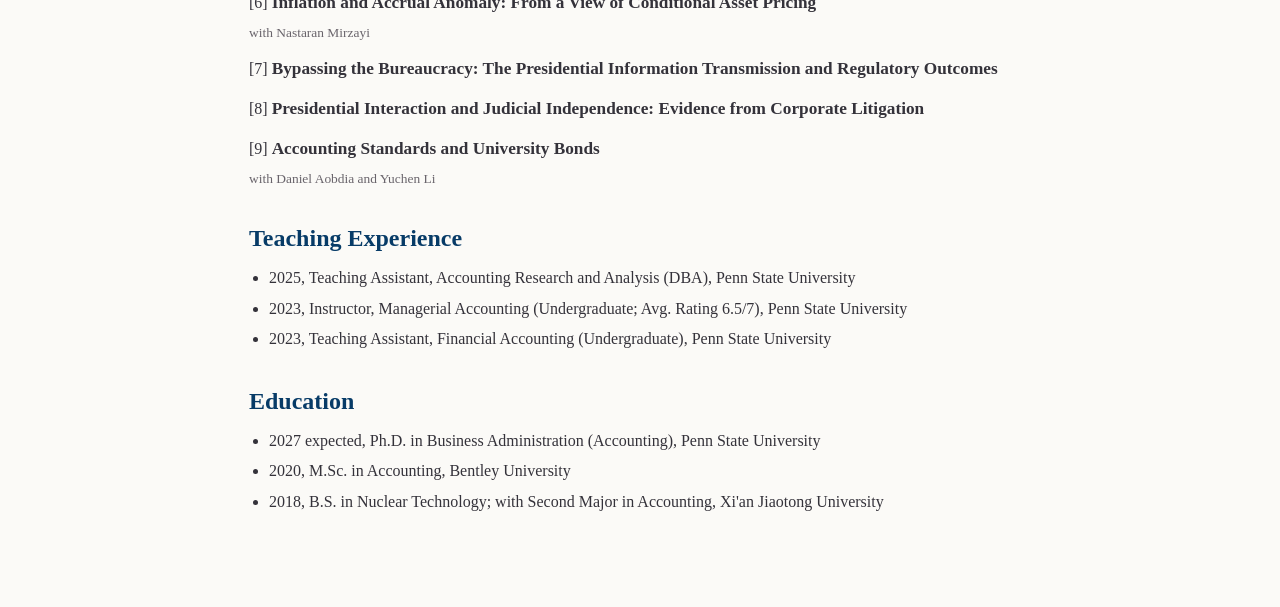
==== commit c3148589: "Add files via upload" ====
--- a/index.html
+++ b/index.html
@@ -68,37 +68,30 @@
             <p class="abstract">
               The public cannot fully observe what the U.S. president is
               working on, and the president chooses what to communicate
-              publicly. I examine what drives this strategic disclosure choice
-              and its capital-market implications. Using Presidential Daily
-              Diaries, I reconstruct the president&rsquo;s minute-by-minute schedule
-              from 1935 through 2009. I use an LLM-assisted process to identify
-              the potential policy topics discussed in each presidential meeting
-              and use the same process to identify the topics in the
-              president&rsquo;s public communications. I then measure the similarity
-              between potential meeting topics and presidential public
-              communications. I find evidence that suggests presidential public
-              communications more closely reflect what the president is working
-              on when the issues are important to voters and less closely when
-              they are politically divisive. Specifically, presidents
-              communicate relatively less about issues that divide their own
-              party but relatively more about issues that divide the two
-              parties. Greater similarity between potential meeting topics and
-              presidential public communications is associated with lower
-              subsequent market uncertainty at both the aggregate and firm
-              levels. Additional analyses suggest that when presidential
-              approval is relatively low, presidents communicate more about
-              voter priorities and less about within-party divisions.
-              Presidential public communications also more closely reflect what
-              the president is working on near Election Day when the incumbent
-              seeks reelection and around funding deadlines that could produce a
-              government shutdown. The negative association between similarity
-              and uncertainty is stronger among firms with greater exposure to
-              government demand and weaker among firms that meet with the
-              president. Together, these findings are consistent with presidents
-              weighing political benefits and costs when choosing what to
-              communicate publicly, as suggested by voluntary disclosure theory,
-              and with presidential public communications having capital-market
-              implications.
+              publicly. I ask what drives this strategic disclosure and how it
+              affects capital markets. Using Presidential Daily Diaries, I
+              reconstruct the president&rsquo;s minute-by-minute schedule from
+              1935-2009. I use an LLM-assisted process to identify the
+              potential policy topics discussed in each presidential meeting. I
+              apply the same process to identify the topics in the
+              president&rsquo;s public communications. I then measure how closely
+              those communications reflect potential meeting topics. I find that
+              public communications more closely reflect meeting topics
+              involving voter priorities and less closely reflect politically
+              divisive topics. Specifically, presidents communicate relatively
+              less about issues that divide their own party but relatively more
+              about issues that divide the two parties. These associations also
+              vary with presidential approval, reelection pressure, and funding
+              pressure. Greater similarity between presidential meeting topics
+              and public communications is associated with lower subsequent
+              market uncertainty at both the aggregate and firm levels. The
+              uncertainty patterns align with differences in policy exposure and
+              private information access: the association is stronger among
+              firms with greater exposure to government demand and attenuated
+              among firms that meet with the president. Together, these findings
+              are consistent with presidents strategically choosing what to
+              reveal about their work and with those disclosures having
+              capital-market implications.
             </p>
             <div class="jmp-figures" aria-label="Job market paper figures">
               <a href="assets/jmp-figure-1.png" target="_blank" rel="noopener">
@@ -139,7 +132,7 @@
 
         <article class="paper">
           <p>
-            [4] <a class="paper-title" href="papers/Paper%204.pdf" target="_blank" rel="noopener">PCAOB Inspection Reports and Information Dissemination</a>
+            [4] <span class="paper-title">PCAOB Inspection Reports and Information Dissemination</span>
           </p>
           <p class="coauthors">with Andrew Acito, Amir Amel-Zadeh, James Anderson, William Anderson, Daniel Aobdia, Francois Brochet, Huaizhi Chen, Jonathan Fluharty-Jaidee, Martin Schmalz, and Manyun Tang</p>
           <ul>
@@ -167,7 +160,7 @@
           <p>[7] <span class="paper-title">Bypassing the Bureaucracy: The Presidential Information Transmission and Regulatory Outcomes</span></p>
         </article>
         <article class="paper compact">
-          <p>[8] <span class="paper-title">Presidential Interaction and Judicial Independence: Evidence from Public Enforcement</span></p>
+          <p>[8] <span class="paper-title">Presidential Interaction and Judicial Independence: Evidence from Corporate Litigation</span></p>
         </article>
         <article class="paper compact">
           <p>[9] <span class="paper-title">Accounting Standards and University Bonds</span></p>
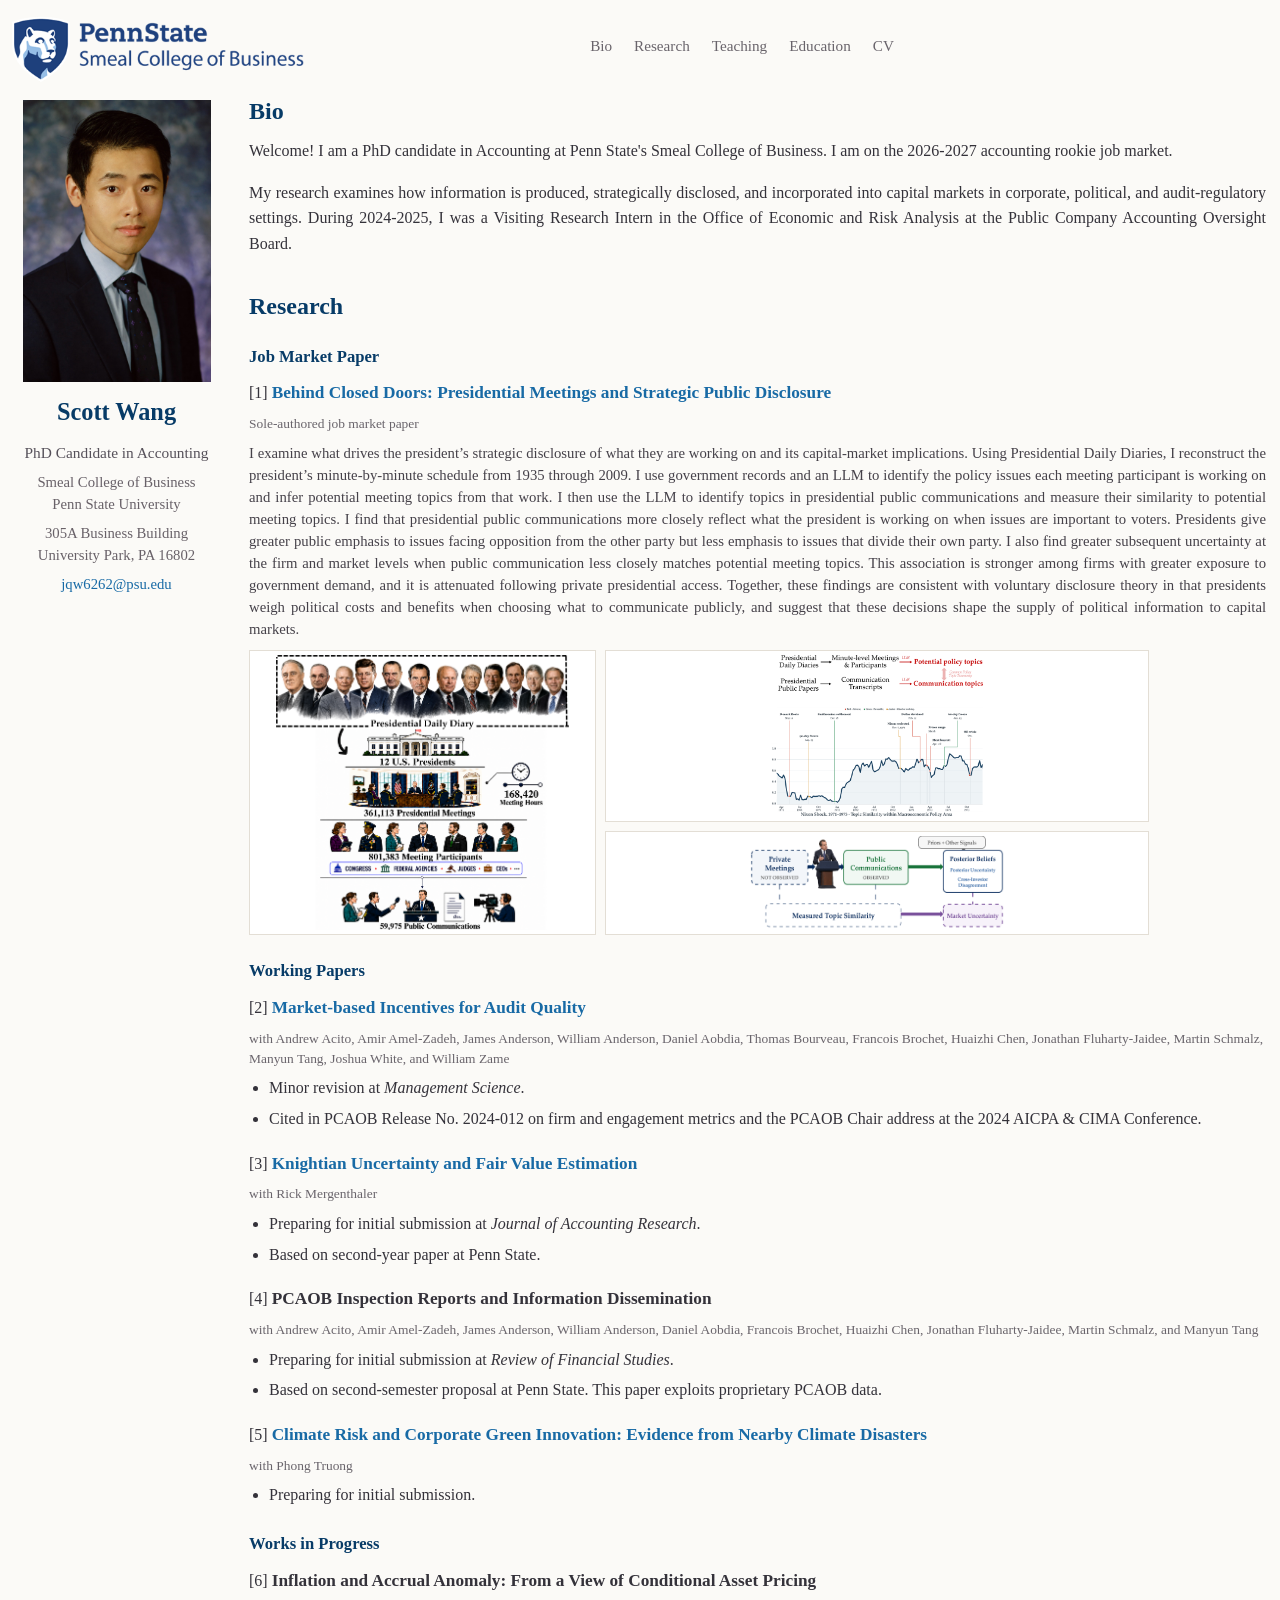
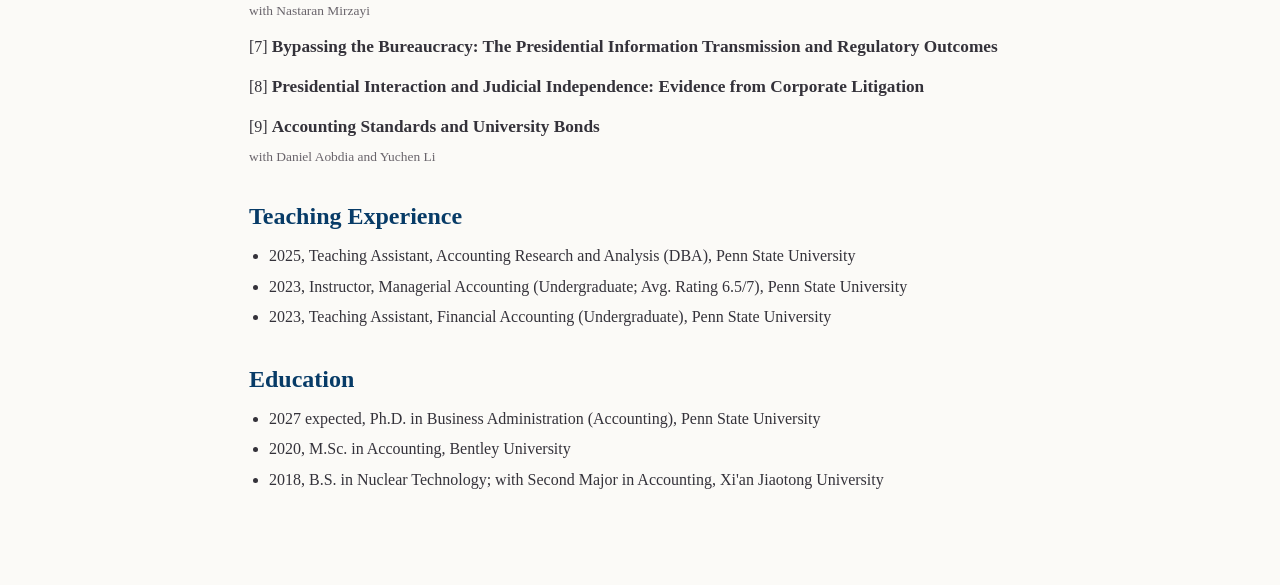
==== commit b5eafa25: "Update index.html" ====
--- a/index.html
+++ b/index.html
@@ -66,32 +66,28 @@
           <p class="paper-meta">Sole-authored job market paper</p>
           <div class="jmp-body">
             <p class="abstract">
-              The public cannot fully observe what the U.S. president is
-              working on, and the president chooses what to communicate
-              publicly. I ask what drives this strategic disclosure and how it
-              affects capital markets. Using Presidential Daily Diaries, I
-              reconstruct the president&rsquo;s minute-by-minute schedule from
-              1935-2009. I use an LLM-assisted process to identify the
-              potential policy topics discussed in each presidential meeting. I
-              apply the same process to identify the topics in the
-              president&rsquo;s public communications. I then measure how closely
-              those communications reflect potential meeting topics. I find that
-              public communications more closely reflect meeting topics
-              involving voter priorities and less closely reflect politically
-              divisive topics. Specifically, presidents communicate relatively
-              less about issues that divide their own party but relatively more
-              about issues that divide the two parties. These associations also
-              vary with presidential approval, reelection pressure, and funding
-              pressure. Greater similarity between presidential meeting topics
-              and public communications is associated with lower subsequent
-              market uncertainty at both the aggregate and firm levels. The
-              uncertainty patterns align with differences in policy exposure and
-              private information access: the association is stronger among
-              firms with greater exposure to government demand and attenuated
-              among firms that meet with the president. Together, these findings
-              are consistent with presidents strategically choosing what to
-              reveal about their work and with those disclosures having
-              capital-market implications.
+              I examine what drives the president&rsquo;s strategic disclosure of
+              what they are working on and its capital-market implications.
+              Using Presidential Daily Diaries, I reconstruct the
+              president&rsquo;s minute-by-minute schedule from 1935 through 2009.
+              I use government records and an LLM to identify the policy issues
+              each meeting participant is working on and infer potential
+              meeting topics from that work. I then use the LLM to identify
+              topics in presidential public communications and measure their
+              similarity to potential meeting topics. I find that presidential
+              public communications more closely reflect what the president is
+              working on when issues are important to voters. Presidents give
+              greater public emphasis to issues facing opposition from the
+              other party but less emphasis to issues that divide their own
+              party. I also find greater subsequent uncertainty at the firm
+              and market levels when public communication less closely matches
+              potential meeting topics. This association is stronger among
+              firms with greater exposure to government demand, and it is
+              attenuated following private presidential access. Together, these
+              findings are consistent with voluntary disclosure theory in that
+              presidents weigh political costs and benefits when choosing what
+              to communicate publicly, and suggest that these decisions shape
+              the supply of political information to capital markets.
             </p>
             <div class="jmp-figures" aria-label="Job market paper figures">
               <a href="assets/jmp-figure-1.png" target="_blank" rel="noopener">
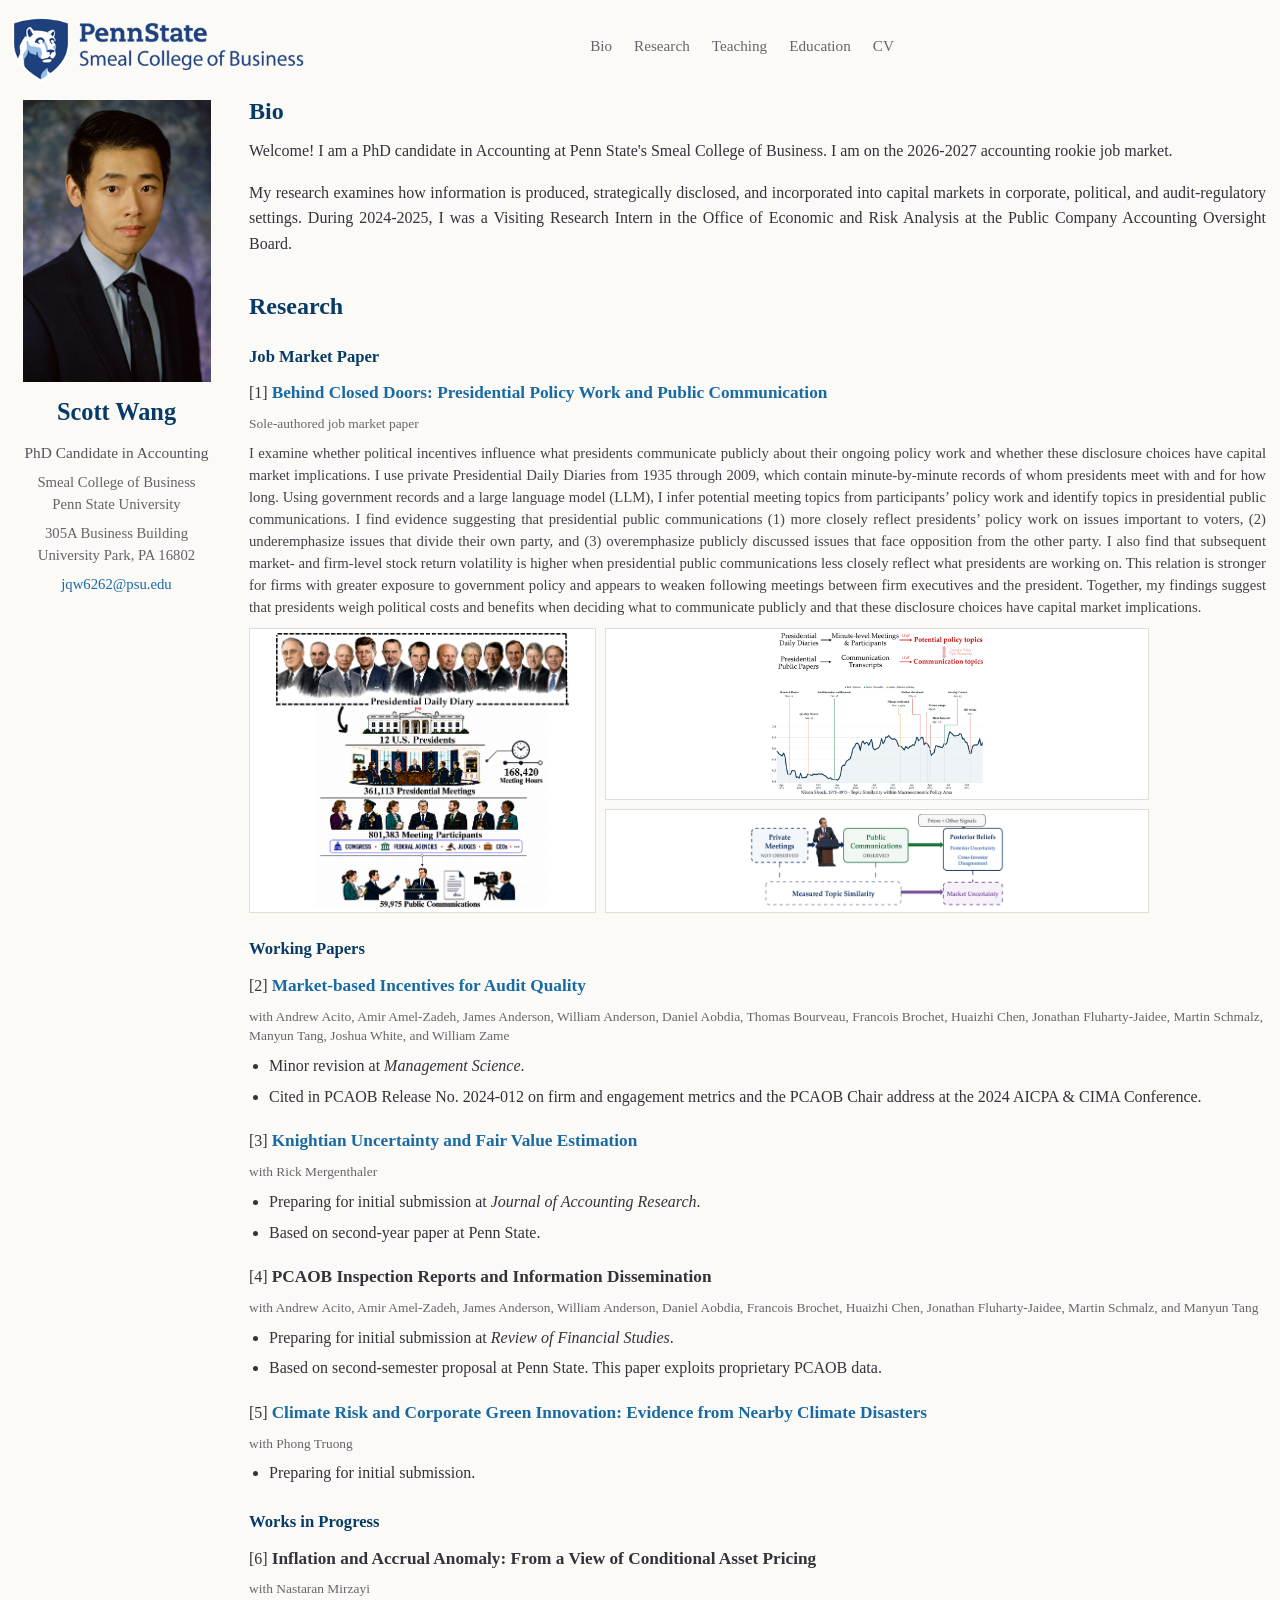
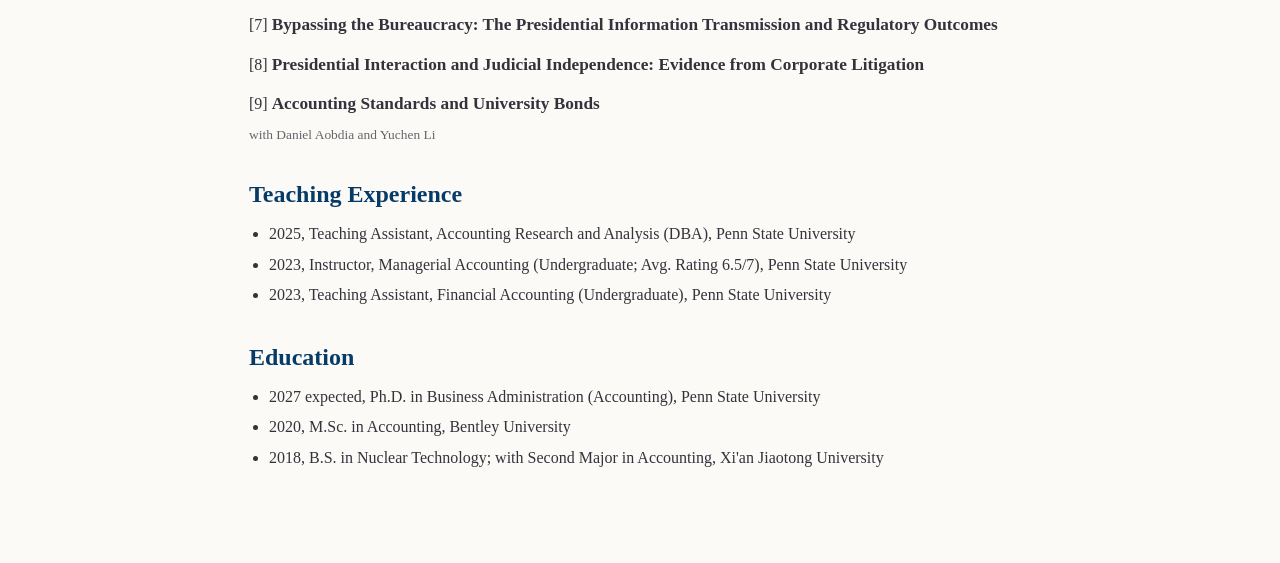
==== commit feab39c8: "Update index.html" ====
--- a/index.html
+++ b/index.html
@@ -61,33 +61,33 @@
         <h3>Job Market Paper</h3>
         <article class="paper">
           <p>
-            [1] <a class="paper-title" href="papers/Paper%201.pdf" target="_blank" rel="noopener">Behind Closed Doors: Presidential Meetings and Strategic Public Disclosure</a>
+            [1] <a class="paper-title" href="papers/Paper%201.pdf" target="_blank" rel="noopener">Behind Closed Doors: Presidential Policy Work and Public Communication</a>
           </p>
           <p class="paper-meta">Sole-authored job market paper</p>
           <div class="jmp-body">
             <p class="abstract">
-              I examine what drives the president&rsquo;s strategic disclosure of
-              what they are working on and its capital-market implications.
-              Using Presidential Daily Diaries, I reconstruct the
-              president&rsquo;s minute-by-minute schedule from 1935 through 2009.
-              I use government records and an LLM to identify the policy issues
-              each meeting participant is working on and infer potential
-              meeting topics from that work. I then use the LLM to identify
-              topics in presidential public communications and measure their
-              similarity to potential meeting topics. I find that presidential
-              public communications more closely reflect what the president is
-              working on when issues are important to voters. Presidents give
-              greater public emphasis to issues facing opposition from the
-              other party but less emphasis to issues that divide their own
-              party. I also find greater subsequent uncertainty at the firm
-              and market levels when public communication less closely matches
-              potential meeting topics. This association is stronger among
-              firms with greater exposure to government demand, and it is
-              attenuated following private presidential access. Together, these
-              findings are consistent with voluntary disclosure theory in that
-              presidents weigh political costs and benefits when choosing what
-              to communicate publicly, and suggest that these decisions shape
-              the supply of political information to capital markets.
+              I examine whether political incentives influence what presidents
+              communicate publicly about their ongoing policy work and whether
+              these disclosure choices have capital market implications. I use
+              private Presidential Daily Diaries from 1935 through 2009, which
+              contain minute-by-minute records of whom presidents meet with and
+              for how long. Using government records and a large language model
+              (LLM), I infer potential meeting topics from participants&rsquo;
+              policy work and identify topics in presidential public
+              communications. I find evidence suggesting that presidential
+              public communications (1) more closely reflect presidents&rsquo;
+              policy work on issues important to voters, (2) underemphasize
+              issues that divide their own party, and (3) overemphasize publicly
+              discussed issues that face opposition from the other party. I
+              also find that subsequent market- and firm-level stock return
+              volatility is higher when presidential public communications less
+              closely reflect what presidents are working on. This relation is
+              stronger for firms with greater exposure to government policy and
+              appears to weaken following meetings between firm executives and
+              the president. Together, my findings suggest that presidents
+              weigh political costs and benefits when deciding what to
+              communicate publicly and that these disclosure choices have
+              capital market implications.
             </p>
             <div class="jmp-figures" aria-label="Job market paper figures">
               <a href="assets/jmp-figure-1.png" target="_blank" rel="noopener">
